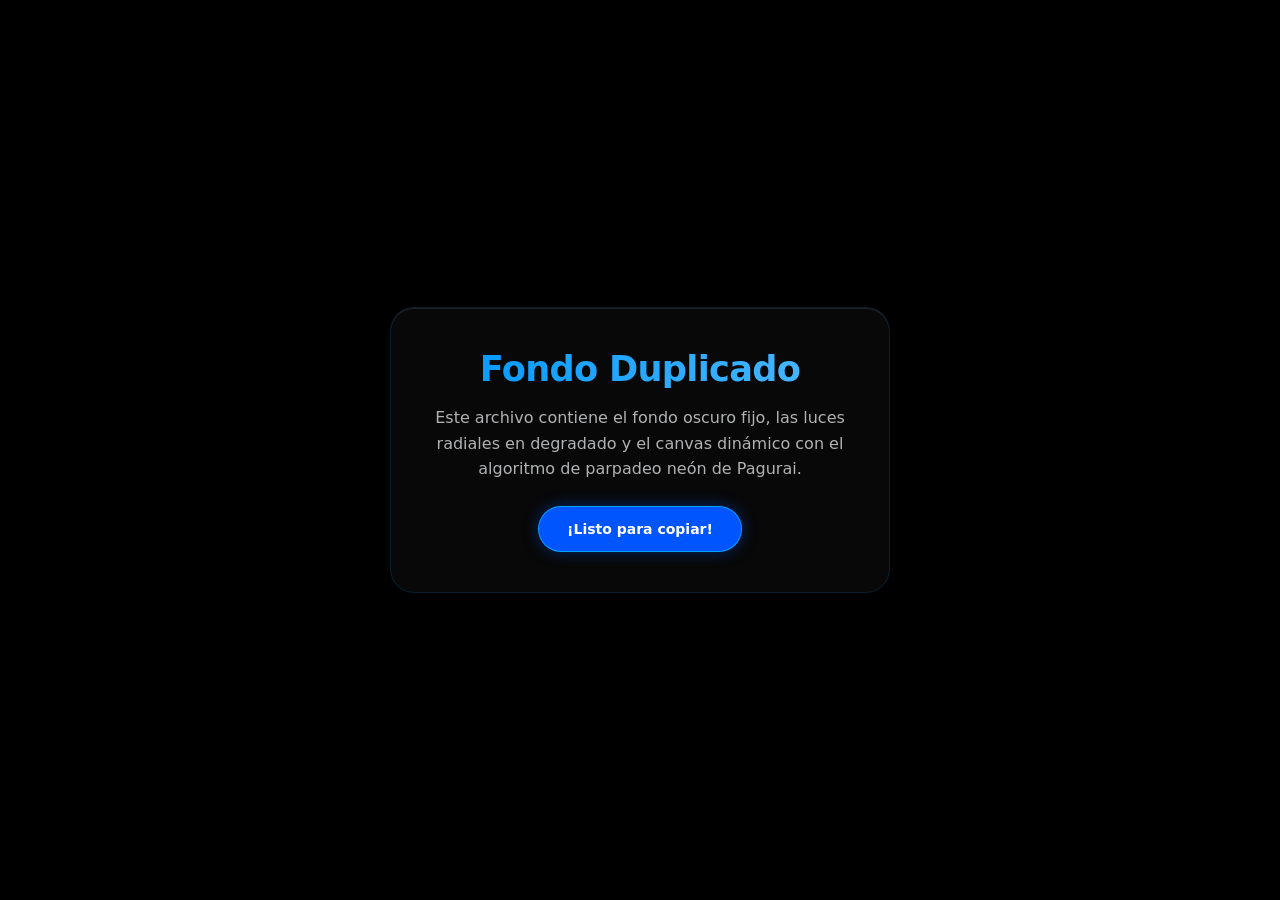
==== fondo_demo.html @ b32b511c "Agrega archivo demo de fondo interactivo fondo_demo.html" ====
<!DOCTYPE html>
<html lang="es">
<head>
  <meta charset="UTF-8">
  <meta name="viewport" content="width=device-width, initial-scale=1.0">
  <title>Demostración de Fondo Premium - Pagurai</title>
  <style>
    /* Reset de estilos básicos */
    * {
      box-sizing: border-box;
      margin: 0;
      padding: 0;
    }

    body, html {
      width: 100%;
      height: 100%;
      background-color: #000000;
      color: #ffffff;
      font-family: system-ui, -apple-system, BlinkMacSystemFont, 'Segoe UI', Roboto, Oxygen, Ubuntu, Cantarell, sans-serif;
      overflow: hidden;
    }

    /* 1. Capa de Fondo Fijo */
    .bg-cover {
      position: fixed;
      inset: 0;
      background-color: #000000;
      z-index: -10;
    }

    /* 2. Capa de Acentos y Brillos Radiales (Glows) */
    .bg-glows {
      position: fixed;
      inset: 0;
      z-index: -9;
      background:
        radial-gradient(circle at 50% 20%, rgba(0, 152, 255, 0.12), transparent 35%),
        radial-gradient(circle at 15% 65%, rgba(99, 102, 241, 0.08), transparent 30%),
        radial-gradient(circle at 85% 45%, rgba(0, 152, 255, 0.08), transparent 28%);
      pointer-events: none;
    }

    /* 3. Contenedor de la Matriz de Puntos (Canvas) */
    .vw-dot-bg {
      position: fixed;
      inset: 0;
      z-index: -8;
      pointer-events: none;
    }

    .vw-dot-bg canvas {
      width: 100%;
      height: 100%;
      display: block;
    }

    /* Difuminado suave para fundir el canvas con el fondo */
    .vw-dot-fade {
      position: absolute;
      inset: 0;
      pointer-events: none;
      background:
        radial-gradient(ellipse 80% 58% at 50% 45%, transparent 26%, #0a0a0f 82%),
        linear-gradient(180deg, #0a0a0f 0%, transparent 14%, transparent 84%, #0a0a0f 100%);
    }

    /* Contenido de demostración centrado */
    .demo-content {
      position: relative;
      z-index: 10;
      display: flex;
      flex-direction: column;
      align-items: center;
      justify-content: center;
      width: 100%;
      height: 100%;
      text-align: center;
      padding: 20px;
    }

    .demo-card {
      background: rgba(255, 255, 255, 0.03);
      border: 1px solid rgba(0, 152, 255, 0.15);
      border-radius: 24px;
      padding: 40px;
      max-width: 500px;
      backdrop-filter: blur(20px);
      -webkit-backdrop-filter: blur(20px);
      box-shadow: 0 30px 60px rgba(0, 0, 0, 0.5), inset 0 1px 0 rgba(255, 255, 255, 0.1);
    }

    h1 {
      font-size: 2.2rem;
      font-weight: 800;
      letter-spacing: -0.02em;
      margin-bottom: 16px;
      background: linear-gradient(90deg, #0098FF, #4DB8FF);
      -webkit-background-clip: text;
      background-clip: text;
      -webkit-text-fill-color: transparent;
    }

    p {
      color: rgba(243, 244, 246, 0.72);
      line-height: 1.6;
      margin-bottom: 24px;
    }

    .btn {
      display: inline-block;
      font-weight: 700;
      font-size: 14px;
      color: #ffffff;
      background: #0055FF;
      border: 1.5px solid rgba(0, 210, 255, 0.6);
      padding: 14px 28px;
      border-radius: 99px;
      text-decoration: none;
      box-shadow: 0 0 15px rgba(0, 85, 255, 0.4);
      transition: all 0.3s ease;
    }

    .btn:hover {
      transform: translateY(-2px);
      box-shadow: 0 0 25px rgba(0, 85, 255, 0.7);
      background: #3388FF;
    }
  </style>
</head>
<body>

  <!-- Capa 1: Fondo Sólido Fijo -->
  <div class="bg-cover"></div>

  <!-- Capa 2: Acentos y Brillos Radiales (Glows) -->
  <div class="bg-glows"></div>

  <!-- Capa 3: Matriz de Puntos Interactiva (Canvas Particles) -->
  <div class="vw-dot-bg">
    <canvas id="matrix-canvas"></canvas>
    <div class="vw-dot-fade"></div>
  </div>

  <!-- Contenido de Demostración Centrado -->
  <div class="demo-content">
    <div class="demo-card">
      <h1>Fondo Duplicado</h1>
      <p>Este archivo contiene el fondo oscuro fijo, las luces radiales en degradado y el canvas dinámico con el algoritmo de parpadeo neón de Pagurai.</p>
      <a href="#" class="btn">¡Listo para copiar!</a>
    </div>
  </div>

  <script>
    (function () {
      'use strict';

      function createDotMatrix(canvas, parentSection) {
        if (!canvas || !parentSection) return;
        var ctx = canvas.getContext('2d');
        if (!ctx) return;
        
        var GRID = 20; // Espaciado entre puntos en píxeles
        var DOT_R = 1.5; // Radio de cada punto
        var ACCENT_COLOR = [0, 152, 255]; // Color del punto de acento (Azul)
        var dots = [];
        var time = 0;
        var raf;

        // Función pseudoaleatoria estable basada en coordenadas
        function hash(x, y) {
          return ((Math.sin(x * 127.1 + y * 311.7) * 43758.5453123) % 1 + 1) % 1;
        }

        // Ajustar el tamaño del canvas al contenedor
        function resize() {
          var dpr = window.devicePixelRatio || 1;
          var rect = parentSection.getBoundingClientRect();
          canvas.width = rect.width * dpr;
          canvas.height = rect.height * dpr;
          canvas.style.width = rect.width + 'px';
          canvas.style.height = rect.height + 'px';
          ctx.setTransform(dpr, 0, 0, dpr, 0, 0);
          dots = [];
          var cols = Math.ceil(rect.width / GRID) + 1;
          var rows = Math.ceil(rect.height / GRID) + 1;
          for (var r = 0; r < rows; r++) {
            for (var c = 0; c < cols; c++) {
              dots.push({
                x: c * GRID + GRID / 2,
                y: r * GRID + GRID / 2,
                seed: hash(c, r),
                delay: hash(c + 0.5, r + 0.5)
              });
            }
          }
        }

        // Renderizado interactivo
        function draw() {
          var rect = parentSection.getBoundingClientRect();
          ctx.clearRect(0, 0, rect.width, rect.height);
          time += 0.016;

          for (var i = 0; i < dots.length; i++) {
            var d = dots[i];
            var flicker = Math.sin(time * 3.5 + d.seed * 50) * 0.5 + 0.5;
            var phase = Math.sin(time * 1.5 + d.delay * 12) * 0.5 + 0.5;
            var blink = Math.sin(time * 1.8 + d.seed * 100 + d.delay * 60);
            var blinkOn = blink > (d.seed > 0.7 ? -0.4 : 0.1) ? 1 : 0;
            var opacity;
            
            if (d.seed > 0.85) {
              opacity = (0.35 + flicker * 0.3) * blinkOn;
            } else if (d.seed > 0.6) {
              opacity = (0.15 + phase * 0.15) * blinkOn;
            } else {
              opacity = (0.04 + flicker * 0.06) * blinkOn;
            }
            
            if (opacity < 0.01) continue;
            
            var rgb = d.seed > 0.92 ? ACCENT_COLOR : [255, 255, 255];
            ctx.beginPath();
            ctx.arc(d.x, d.y, DOT_R, 0, Math.PI * 2);
            ctx.fillStyle = 'rgba(' + rgb[0] + ',' + rgb[1] + ',' + rgb[2] + ',' + opacity + ')';
            ctx.fill();
          }
          raf = requestAnimationFrame(draw);
        }

        resize();
        draw();
        window.addEventListener('resize', resize);
      }

      // Inicialización asociando el canvas con el cuerpo del documento
      var canvas = document.getElementById('matrix-canvas');
      createDotMatrix(canvas, document.body);
    })();
  </script>
</body>
</html>
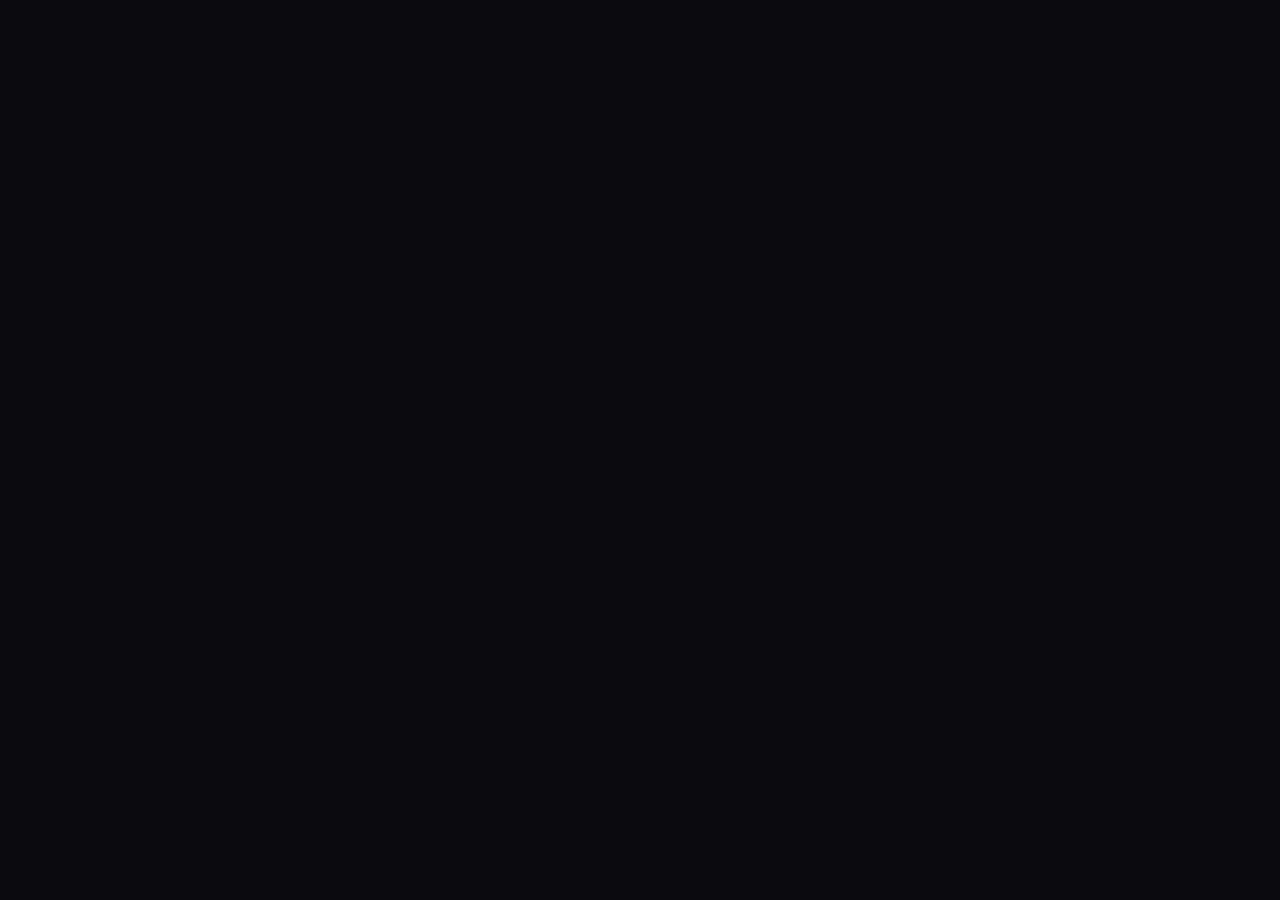
==== commit 711a7443: "docs: actualiza fondo_demo.html con plantilla limpia y documentada y añade guia de branding" ====
--- a/fondo_demo.html
+++ b/fondo_demo.html
@@ -3,45 +3,61 @@
 <head>
   <meta charset="UTF-8">
   <meta name="viewport" content="width=device-width, initial-scale=1.0">
-  <title>Demostración de Fondo Premium - Pagurai</title>
+  <title>Fondo Interactivo Standalone - Pagurai</title>
   <style>
-    /* Reset de estilos básicos */
+    /* ==========================================================================
+       1. VARIABLES DE DISEÑO (Personaliza los colores aquí)
+       ========================================================================== */
+    :root {
+      --bg-color: #0a0a0f;        /* Color de fondo base ultra oscuro */
+      --accent-rgb: 0, 152, 255;  /* Color de acento de los puntos (RGB) - Azul eléctrico */
+      
+      /* Colores para las luces difusas de fondo (Glows) */
+      --glow-1: rgba(0, 152, 255, 0.12); /* Brillo superior */
+      --glow-2: rgba(99, 102, 241, 0.08); /* Brillo lateral izquierdo */
+      --glow-3: rgba(0, 152, 255, 0.08);  /* Brillo lateral derecho */
+    }
+
+    /* Reset básico para visualización de pantalla completa */
     * {
       box-sizing: border-box;
       margin: 0;
       padding: 0;
     }
 
-    body, html {
+    html, body {
       width: 100%;
       height: 100%;
-      background-color: #000000;
-      color: #ffffff;
-      font-family: system-ui, -apple-system, BlinkMacSystemFont, 'Segoe UI', Roboto, Oxygen, Ubuntu, Cantarell, sans-serif;
-      overflow: hidden;
-    }
-
-    /* 1. Capa de Fondo Fijo */
+      background-color: var(--bg-color);
+      overflow-x: hidden; /* Evita scrolls horizontales no deseados */
+    }
+
+    /* ==========================================================================
+       2. ESTILOS DE CAPAS DE FONDO (Para llevar a tu hoja de estilos CSS)
+       ========================================================================== */
+    
+    /* Capa 1: Fondo de color sólido e inmutable */
     .bg-cover {
       position: fixed;
       inset: 0;
-      background-color: #000000;
+      background-color: var(--bg-color);
       z-index: -10;
-    }
-
-    /* 2. Capa de Acentos y Brillos Radiales (Glows) */
+      pointer-events: none;
+    }
+
+    /* Capa 2: Acentos y Brillos Radiales Degradados (Aportan profundidad) */
     .bg-glows {
       position: fixed;
       inset: 0;
       z-index: -9;
+      pointer-events: none;
       background:
-        radial-gradient(circle at 50% 20%, rgba(0, 152, 255, 0.12), transparent 35%),
-        radial-gradient(circle at 15% 65%, rgba(99, 102, 241, 0.08), transparent 30%),
-        radial-gradient(circle at 85% 45%, rgba(0, 152, 255, 0.08), transparent 28%);
-      pointer-events: none;
-    }
-
-    /* 3. Contenedor de la Matriz de Puntos (Canvas) */
+        radial-gradient(circle at 50% 20%, var(--glow-1), transparent 35%),
+        radial-gradient(circle at 15% 65%, var(--glow-2), transparent 30%),
+        radial-gradient(circle at 85% 45%, var(--glow-3), transparent 28%);
+    }
+
+    /* Capa 3: Contenedor del Canvas de la Matriz de Puntos */
     .vw-dot-bg {
       position: fixed;
       inset: 0;
@@ -55,124 +71,71 @@
       display: block;
     }
 
-    /* Difuminado suave para fundir el canvas con el fondo */
+    /* Capa 4: Degradado de desvanecimiento superior, inferior y central */
+    /* Ayuda a fundir los puntos suavemente con el fondo oscuro */
     .vw-dot-fade {
       position: absolute;
       inset: 0;
       pointer-events: none;
       background:
-        radial-gradient(ellipse 80% 58% at 50% 45%, transparent 26%, #0a0a0f 82%),
-        linear-gradient(180deg, #0a0a0f 0%, transparent 14%, transparent 84%, #0a0a0f 100%);
-    }
-
-    /* Contenido de demostración centrado */
-    .demo-content {
-      position: relative;
-      z-index: 10;
-      display: flex;
-      flex-direction: column;
-      align-items: center;
-      justify-content: center;
-      width: 100%;
-      height: 100%;
-      text-align: center;
-      padding: 20px;
-    }
-
-    .demo-card {
-      background: rgba(255, 255, 255, 0.03);
-      border: 1px solid rgba(0, 152, 255, 0.15);
-      border-radius: 24px;
-      padding: 40px;
-      max-width: 500px;
-      backdrop-filter: blur(20px);
-      -webkit-backdrop-filter: blur(20px);
-      box-shadow: 0 30px 60px rgba(0, 0, 0, 0.5), inset 0 1px 0 rgba(255, 255, 255, 0.1);
-    }
-
-    h1 {
-      font-size: 2.2rem;
-      font-weight: 800;
-      letter-spacing: -0.02em;
-      margin-bottom: 16px;
-      background: linear-gradient(90deg, #0098FF, #4DB8FF);
-      -webkit-background-clip: text;
-      background-clip: text;
-      -webkit-text-fill-color: transparent;
-    }
-
-    p {
-      color: rgba(243, 244, 246, 0.72);
-      line-height: 1.6;
-      margin-bottom: 24px;
-    }
-
-    .btn {
-      display: inline-block;
-      font-weight: 700;
-      font-size: 14px;
-      color: #ffffff;
-      background: #0055FF;
-      border: 1.5px solid rgba(0, 210, 255, 0.6);
-      padding: 14px 28px;
-      border-radius: 99px;
-      text-decoration: none;
-      box-shadow: 0 0 15px rgba(0, 85, 255, 0.4);
-      transition: all 0.3s ease;
-    }
-
-    .btn:hover {
-      transform: translateY(-2px);
-      box-shadow: 0 0 25px rgba(0, 85, 255, 0.7);
-      background: #3388FF;
+        radial-gradient(ellipse 80% 58% at 50% 45%, transparent 26%, var(--bg-color) 82%),
+        linear-gradient(180deg, var(--bg-color) 0%, transparent 14%, transparent 84%, var(--bg-color) 100%);
     }
   </style>
 </head>
 <body>
 
-  <!-- Capa 1: Fondo Sólido Fijo -->
+  <!-- ==========================================================================
+       ESTRUCTURA HTML A COPIAR
+       Copia estas 3 etiquetas div y colócalas justo debajo de tu etiqueta <body>.
+       Están diseñadas con posición fija ('fixed') y z-index negativo para quedar
+       automáticamente por debajo de cualquier texto, botón o estructura que pongas.
+       ========================================================================== -->
+
+  <!-- Capa 1: Fondo Sólido -->
   <div class="bg-cover"></div>
 
-  <!-- Capa 2: Acentos y Brillos Radiales (Glows) -->
+  <!-- Capa 2: Brillos Radiales (Glows) -->
   <div class="bg-glows"></div>
 
-  <!-- Capa 3: Matriz de Puntos Interactiva (Canvas Particles) -->
+  <!-- Capa 3: Canvas de Partículas / Matriz de Puntos -->
   <div class="vw-dot-bg">
     <canvas id="matrix-canvas"></canvas>
     <div class="vw-dot-fade"></div>
   </div>
 
-  <!-- Contenido de Demostración Centrado -->
-  <div class="demo-content">
-    <div class="demo-card">
-      <h1>Fondo Duplicado</h1>
-      <p>Este archivo contiene el fondo oscuro fijo, las luces radiales en degradado y el canvas dinámico con el algoritmo de parpadeo neón de Pagurai.</p>
-      <a href="#" class="btn">¡Listo para copiar!</a>
-    </div>
-  </div>
-
+  <!-- ==========================================================================
+       CÓDIGO JAVASCRIPT A COPIAR
+       Copia este bloque de script y agrégalo al final del body en tu HTML
+       o en un archivo JS independiente de tu nuevo proyecto.
+       ========================================================================== -->
   <script>
     (function () {
       'use strict';
 
-      function createDotMatrix(canvas, parentSection) {
+      function createDotMatrix(canvas, parentSection, revealFromCenter) {
         if (!canvas || !parentSection) return;
         var ctx = canvas.getContext('2d');
         if (!ctx) return;
         
-        var GRID = 20; // Espaciado entre puntos en píxeles
-        var DOT_R = 1.5; // Radio de cada punto
-        var ACCENT_COLOR = [0, 152, 255]; // Color del punto de acento (Azul)
+        var GRID = 20; // Separación en píxeles entre cada punto
+        var DOT_R = 1.5; // Radio en píxeles de cada punto
+        
+        // Obtener el color de acento de las variables CSS de forma dinâmica
+        var style = getComputedStyle(document.documentElement);
+        var accentString = style.getPropertyValue('--accent-rgb').trim() || '0, 152, 255';
+        var ACCENT_COLOR = accentString.split(',').map(Number);
+        
         var dots = [];
         var time = 0;
         var raf;
 
-        // Función pseudoaleatoria estable basada en coordenadas
+        // Generador pseudoaleatorio estable basado en coordenadas para evitar patrones lineales idénticos
         function hash(x, y) {
           return ((Math.sin(x * 127.1 + y * 311.7) * 43758.5453123) % 1 + 1) % 1;
         }
 
-        // Ajustar el tamaño del canvas al contenedor
+        // Redimensionamiento adaptativo del canvas respetando la densidad de píxeles (HiDPI / Retina)
         function resize() {
           var dpr = window.devicePixelRatio || 1;
           var rect = parentSection.getBoundingClientRect();
@@ -181,9 +144,11 @@
           canvas.style.width = rect.width + 'px';
           canvas.style.height = rect.height + 'px';
           ctx.setTransform(dpr, 0, 0, dpr, 0, 0);
+          
           dots = [];
           var cols = Math.ceil(rect.width / GRID) + 1;
           var rows = Math.ceil(rect.height / GRID) + 1;
+          
           for (var r = 0; r < rows; r++) {
             for (var c = 0; c < cols; c++) {
               dots.push({
@@ -196,31 +161,50 @@
           }
         }
 
-        // Renderizado interactivo
+        // Bucle de renderizado animado con micro-parpadeo orgánico
         function draw() {
           var rect = parentSection.getBoundingClientRect();
           ctx.clearRect(0, 0, rect.width, rect.height);
-          time += 0.016;
+          time += 0.016; // Incremento de tiempo aproximado a 60fps
+
+          var cx = rect.width / 2;
+          var cy = rect.height / 2;
+          var maxDist = Math.sqrt(cx * cx + cy * cy) || 1;
 
           for (var i = 0; i < dots.length; i++) {
             var d = dots[i];
+            
+            // Fórmulas trigonométricas para un parpadeo dinámico asíncrono
             var flicker = Math.sin(time * 3.5 + d.seed * 50) * 0.5 + 0.5;
             var phase = Math.sin(time * 1.5 + d.delay * 12) * 0.5 + 0.5;
             var blink = Math.sin(time * 1.8 + d.seed * 100 + d.delay * 60);
             var blinkOn = blink > (d.seed > 0.7 ? -0.4 : 0.1) ? 1 : 0;
-            var opacity;
-            
+            var baseOpacity;
+            
+            // Asignación de tres niveles de brillo según la semilla pseudoaleatoria
             if (d.seed > 0.85) {
-              opacity = (0.35 + flicker * 0.3) * blinkOn;
+              baseOpacity = (0.35 + flicker * 0.3) * blinkOn;
             } else if (d.seed > 0.6) {
-              opacity = (0.15 + phase * 0.15) * blinkOn;
+              baseOpacity = (0.15 + phase * 0.15) * blinkOn;
             } else {
-              opacity = (0.04 + flicker * 0.06) * blinkOn;
+              baseOpacity = (0.04 + flicker * 0.06) * blinkOn;
             }
             
+            var opacity = baseOpacity;
+            
+            // Animación de entrada opcional (Revelado radial desde el centro hacia afuera en el inicio)
+            if (revealFromCenter) {
+              var dist = Math.sqrt(Math.pow(d.x - cx, 2) + Math.pow(d.y - cy, 2));
+              var revealThreshold = (dist / maxDist) * 3 + d.delay * 0.8;
+              var revealProgress = Math.max(0, Math.min(1, (time * 1.2 - revealThreshold)));
+              opacity = baseOpacity * revealProgress;
+            }
+            
             if (opacity < 0.01) continue;
             
+            // Un 8% de los puntos adquieren el color de acento, el resto son blancos
             var rgb = d.seed > 0.92 ? ACCENT_COLOR : [255, 255, 255];
+            
             ctx.beginPath();
             ctx.arc(d.x, d.y, DOT_R, 0, Math.PI * 2);
             ctx.fillStyle = 'rgba(' + rgb[0] + ',' + rgb[1] + ',' + rgb[2] + ',' + opacity + ')';
@@ -229,14 +213,32 @@
           raf = requestAnimationFrame(draw);
         }
 
+        // Inicialización y eventos
         resize();
         draw();
         window.addEventListener('resize', resize);
+
+        // Optimización de rendimiento: Detener animación cuando el fondo no es visible en pantalla
+        if ('IntersectionObserver' in window) {
+          var active = true;
+          var observer = new IntersectionObserver(function (entries) {
+            entries.forEach(function (entry) {
+              if (!entry.isIntersecting && active) {
+                cancelAnimationFrame(raf);
+                active = false;
+              } else if (entry.isIntersecting && !active) {
+                active = true;
+                draw();
+              }
+            });
+          }, { threshold: 0 });
+          observer.observe(parentSection);
+        }
       }
 
-      // Inicialización asociando el canvas con el cuerpo del documento
+      // Ejecutar inicialización vinculándola al body y activando el efecto de entrada radial
       var canvas = document.getElementById('matrix-canvas');
-      createDotMatrix(canvas, document.body);
+      createDotMatrix(canvas, document.body, true);
     })();
   </script>
 </body>
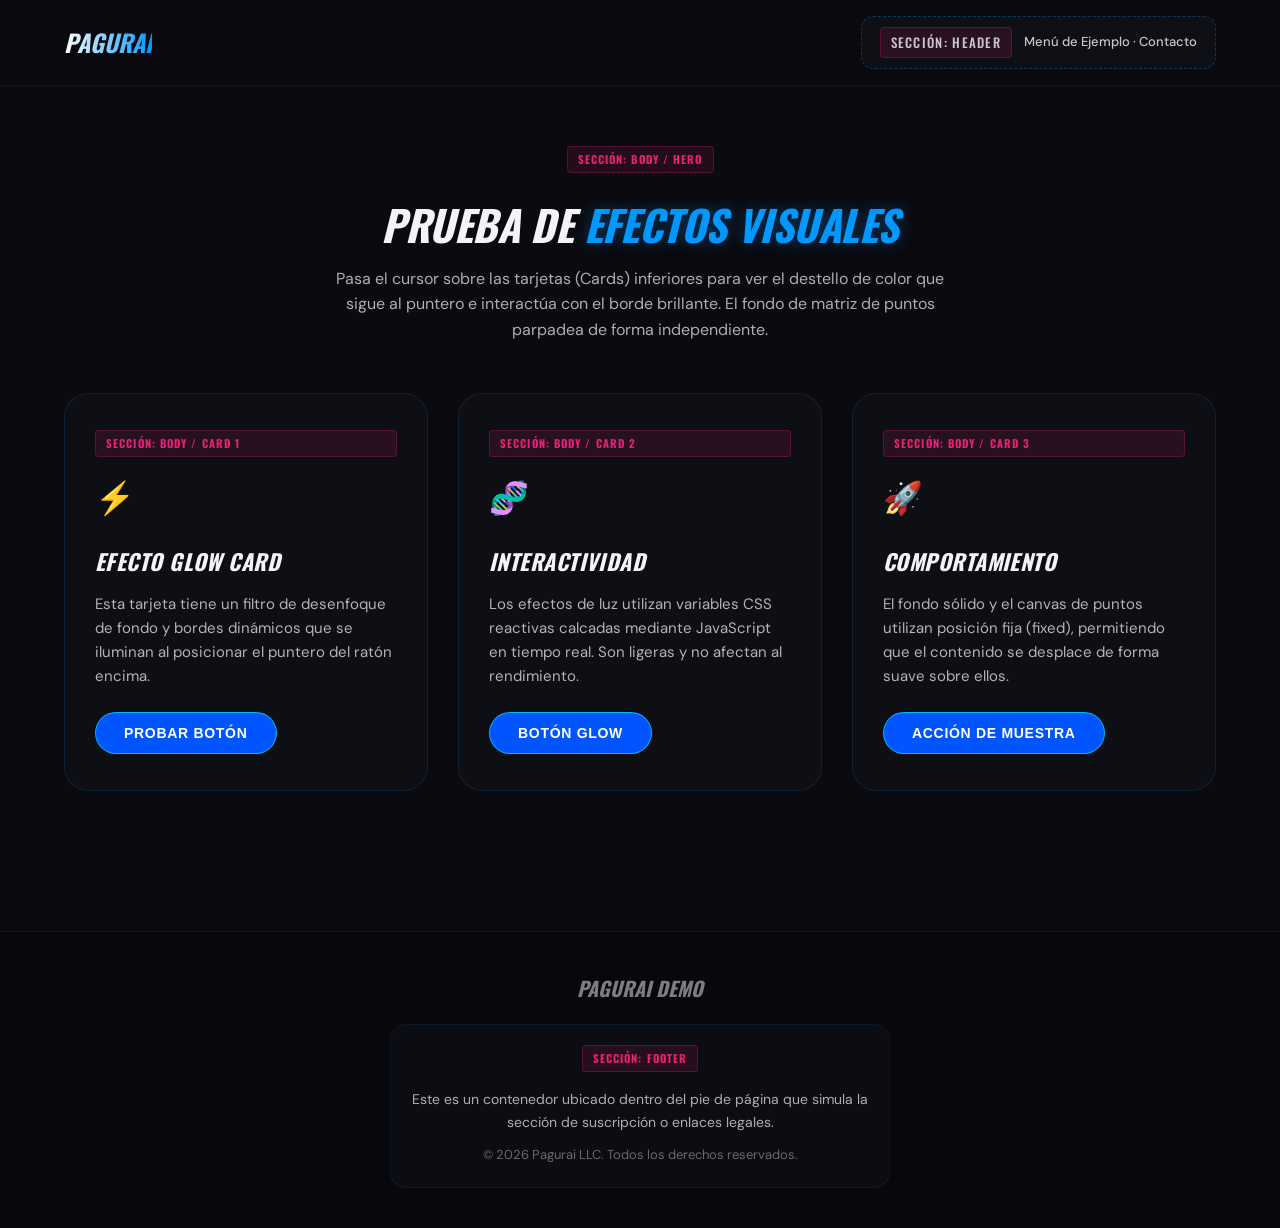
==== commit 8c091678: "feat: añade mockups de header, cards y footer en fondo_demo.html con badges explicativos de sección" ====
--- a/fondo_demo.html
+++ b/fondo_demo.html
@@ -3,22 +3,36 @@
 <head>
   <meta charset="UTF-8">
   <meta name="viewport" content="width=device-width, initial-scale=1.0">
-  <title>Fondo Interactivo Standalone - Pagurai</title>
+  <title>Demostración de Fondo, Header y Cards - Pagurai</title>
+  
+  <!-- Importar Tipografías de Google Fonts -->
+  <link rel="preconnect" href="https://fonts.googleapis.com">
+  <link rel="preconnect" href="https://fonts.gstatic.com" crossorigin>
+  <link href="https://fonts.googleapis.com/css2?family=Oswald:ital,wght@0,400;0,600;0,700;1,400;1,600;1,700&family=DM+Sans:ital,wght@0,400;0,500;0,700;1,400;1,500;1,700&family=Inter:wght@300;400;600;700&display=swap" rel="stylesheet">
+
   <style>
     /* ==========================================================================
-       1. VARIABLES DE DISEÑO (Personaliza los colores aquí)
+       1. VARIABLES DE DISEÑO (Configuración de Colores y Fuentes)
        ========================================================================== */
     :root {
       --bg-color: #0a0a0f;        /* Color de fondo base ultra oscuro */
-      --accent-rgb: 0, 152, 255;  /* Color de acento de los puntos (RGB) - Azul eléctrico */
+      --bg-card: rgba(18, 18, 26, 0.65); /* Fondo de tarjetas con soporte blur */
+      --accent-rgb: 0, 152, 255;  /* Color de acento de los puntos (RGB) */
+      --accent-color: #0098FF;    /* Azul eléctrico */
+      --pink-neon: #E72175;       /* Rosa neón para detalles */
       
-      /* Colores para las luces difusas de fondo (Glows) */
-      --glow-1: rgba(0, 152, 255, 0.12); /* Brillo superior */
-      --glow-2: rgba(99, 102, 241, 0.08); /* Brillo lateral izquierdo */
-      --glow-3: rgba(0, 152, 255, 0.08);  /* Brillo lateral derecho */
-    }
-
-    /* Reset básico para visualización de pantalla completa */
+      /* Brillos radiales difusos (Glows) */
+      --glow-1: rgba(0, 152, 255, 0.12);
+      --glow-2: rgba(99, 102, 241, 0.08);
+      --glow-3: rgba(0, 152, 255, 0.08);
+
+      /* Fuentes */
+      --font-display: 'Oswald', sans-serif;
+      --font-body: 'DM Sans', sans-serif;
+      --ease-out: cubic-bezier(.16, 1, .3, 1);
+    }
+
+    /* Reset básico */
     * {
       box-sizing: border-box;
       margin: 0;
@@ -29,14 +43,14 @@
       width: 100%;
       height: 100%;
       background-color: var(--bg-color);
-      overflow-x: hidden; /* Evita scrolls horizontales no deseados */
+      color: #f3f4f6;
+      font-family: var(--font-body);
+      line-height: 1.6;
     }
 
     /* ==========================================================================
-       2. ESTILOS DE CAPAS DE FONDO (Para llevar a tu hoja de estilos CSS)
+       2. CAPAS DE FONDO FIJAS (Quedan siempre detrás)
        ========================================================================== */
-    
-    /* Capa 1: Fondo de color sólido e inmutable */
     .bg-cover {
       position: fixed;
       inset: 0;
@@ -45,7 +59,6 @@
       pointer-events: none;
     }
 
-    /* Capa 2: Acentos y Brillos Radiales Degradados (Aportan profundidad) */
     .bg-glows {
       position: fixed;
       inset: 0;
@@ -57,7 +70,6 @@
         radial-gradient(circle at 85% 45%, var(--glow-3), transparent 28%);
     }
 
-    /* Capa 3: Contenedor del Canvas de la Matriz de Puntos */
     .vw-dot-bg {
       position: fixed;
       inset: 0;
@@ -71,8 +83,6 @@
       display: block;
     }
 
-    /* Capa 4: Degradado de desvanecimiento superior, inferior y central */
-    /* Ayuda a fundir los puntos suavemente con el fondo oscuro */
     .vw-dot-fade {
       position: absolute;
       inset: 0;
@@ -81,16 +91,317 @@
         radial-gradient(ellipse 80% 58% at 50% 45%, transparent 26%, var(--bg-color) 82%),
         linear-gradient(180deg, var(--bg-color) 0%, transparent 14%, transparent 84%, var(--bg-color) 100%);
     }
+
+    /* ==========================================================================
+       3. CONTENEDOR DE CONTENIDO (Scrollable)
+       ========================================================================== */
+    .content-wrapper {
+      position: relative;
+      width: 100%;
+      z-index: 1; /* Por encima de las capas de fondo */
+      display: flex;
+      flex-direction: column;
+      min-height: 100vh;
+    }
+
+    .container {
+      width: 100%;
+      max-width: 1200px;
+      margin: 0 auto;
+      padding: 0 24px;
+    }
+
+    /* Etiqueta indicadora de sección */
+    .section-badge {
+      display: inline-block;
+      font-family: var(--font-display);
+      font-size: 11px;
+      font-weight: 700;
+      letter-spacing: 0.1em;
+      text-transform: uppercase;
+      color: var(--pink-neon);
+      background: rgba(231, 33, 117, 0.12);
+      border: 1px solid rgba(231, 33, 117, 0.25);
+      padding: 4px 10px;
+      border-radius: 4px;
+      margin-bottom: 16px;
+    }
+
+    /* ==========================================================================
+       4. SECCIÓN: HEADER (Cabecera / Barra de Navegación)
+       ========================================================================== */
+    .demo-header {
+      width: 100%;
+      background: rgba(10, 10, 15, 0.7);
+      backdrop-filter: blur(12px);
+      -webkit-backdrop-filter: blur(12px);
+      border-bottom: 1px solid rgba(0, 152, 255, 0.1);
+      position: sticky;
+      top: 0;
+      z-index: 100;
+      padding: 16px 0;
+    }
+
+    .header-inner {
+      display: flex;
+      justify-content: space-between;
+      align-items: center;
+    }
+
+    .header-logo {
+      font-family: var(--font-display);
+      font-size: 24px;
+      font-weight: 700;
+      text-transform: uppercase;
+      font-style: italic;
+      background: linear-gradient(90deg, #fff, var(--accent-color));
+      -webkit-background-clip: text;
+      -webkit-text-fill-color: transparent;
+    }
+
+    /* Tarjeta representativa dentro del Header */
+    .header-card {
+      background: rgba(18, 18, 26, 0.8);
+      border: 1px dashed rgba(0, 152, 255, 0.3);
+      border-radius: 12px;
+      padding: 10px 18px;
+      display: flex;
+      align-items: center;
+      gap: 12px;
+    }
+
+    .header-card span {
+      font-size: 13px;
+      font-weight: 500;
+      color: rgba(243, 244, 246, 0.8);
+    }
+
+    /* ==========================================================================
+       5. SECCIÓN: BODY / HERO / CARDS (Cuerpo principal de contenido)
+       ========================================================================== */
+    .demo-body {
+      flex: 1;
+      padding: 60px 0;
+    }
+
+    .body-intro {
+      text-align: center;
+      margin-bottom: 50px;
+    }
+
+    .body-title {
+      font-family: var(--font-display);
+      font-size: 42px;
+      font-weight: 700;
+      text-transform: uppercase;
+      font-style: italic;
+      line-height: 1.2;
+      margin-top: 10px;
+      letter-spacing: -0.01em;
+    }
+
+    .body-title span {
+      color: var(--accent-color);
+      text-shadow: 0 0 15px rgba(0, 152, 255, 0.35);
+    }
+
+    .body-desc {
+      max-width: 650px;
+      margin: 16px auto 0 auto;
+      color: rgba(243, 244, 246, 0.7);
+      font-size: 16px;
+    }
+
+    /* Contenedor Grid para las tarjetas con Glow */
+    .card-grid {
+      display: grid;
+      grid-template-columns: repeat(auto-fit, minmax(320px, 1fr));
+      gap: 30px;
+      margin-top: 40px;
+    }
+
+    /* Tarjeta Glassmorphic con Glow Dinámico */
+    .vw-glow-card {
+      position: relative;
+      overflow: hidden;
+      border-radius: 24px;
+      background: var(--bg-card);
+      border: 1px solid rgba(0, 152, 255, 0.15);
+      padding: 36px 30px;
+      backdrop-filter: blur(14px);
+      -webkit-backdrop-filter: blur(14px);
+      --glow-x: 50%;
+      --glow-y: 50%;
+      transition: transform .35s var(--ease-out), border-color .35s var(--ease-out), box-shadow .35s var(--ease-out);
+      display: flex;
+      flex-direction: column;
+    }
+
+    /* Brillo interno radial que sigue el cursor */
+    .vw-glow-card::before {
+      content: '';
+      position: absolute;
+      inset: 0;
+      background: radial-gradient(350px circle at var(--glow-x) var(--glow-y), rgba(0, 152, 255, 0.14), rgba(99, 102, 241, 0.05) 45%, transparent 70%);
+      opacity: 0;
+      transition: opacity 0.4s ease;
+      pointer-events: none;
+      z-index: 1;
+    }
+
+    /* Borde iluminado que sigue el cursor (Masking effect) */
+    .vw-glow-card::after {
+      content: '';
+      position: absolute;
+      inset: 0;
+      border-radius: inherit;
+      padding: 1px;
+      background: radial-gradient(280px circle at var(--glow-x) var(--glow-y), rgba(0, 152, 255, 0.45), rgba(231, 33, 117, 0.25) 50%, transparent 75%);
+      -webkit-mask: linear-gradient(#fff 0 0) content-box, linear-gradient(#fff 0 0);
+      -webkit-mask-composite: xor;
+      mask-composite: exclude;
+      opacity: 0;
+      transition: opacity 0.4s ease;
+      pointer-events: none;
+      z-index: 1;
+    }
+
+    .vw-glow-card:hover {
+      transform: translateY(-6px);
+      border-color: rgba(0, 152, 255, 0.35);
+      box-shadow: 0 20px 50px rgba(0, 152, 255, 0.12);
+    }
+
+    .vw-glow-card:hover::before,
+    .vw-glow-card:hover::after {
+      opacity: 1;
+    }
+
+    /* Asegurar que el contenido de la tarjeta esté sobre los brillos */
+    .vw-glow-card > * {
+      position: relative;
+      z-index: 2;
+    }
+
+    .card-icon {
+      font-size: 32px;
+      margin-bottom: 20px;
+    }
+
+    .card-title {
+      font-family: var(--font-display);
+      font-size: 22px;
+      font-weight: 700;
+      text-transform: uppercase;
+      font-style: italic;
+      margin-bottom: 12px;
+      letter-spacing: 0.02em;
+    }
+
+    .card-text {
+      color: rgba(243, 244, 246, 0.72);
+      font-size: 15px;
+      flex-grow: 1;
+      margin-bottom: 24px;
+    }
+
+    /* Botón interactivo con brillo premium */
+    .vw-cta-btn {
+      align-self: flex-start;
+      font-size: 14px;
+      font-weight: 700;
+      letter-spacing: .05em;
+      color: #ffffff;
+      background: #0055FF;
+      border: 1.5px solid rgba(0, 210, 255, 0.8);
+      padding: 12px 28px;
+      border-radius: 999px;
+      position: relative;
+      overflow: hidden;
+      isolation: isolate;
+      cursor: pointer;
+      transition: all .3s var(--ease-out);
+      animation: neon-breath 3s ease-in-out infinite;
+    }
+
+    .vw-cta-btn:hover {
+      transform: translateY(-2px) scale(1.02);
+      background: #188bf6;
+      border-color: #ffffff;
+      box-shadow: 
+        0 0 20px rgba(0, 85, 255, 0.6),
+        inset 0 0 10px rgba(255, 255, 255, 0.3);
+      text-shadow: 0 0 5px #fff;
+    }
+
+    .vw-cta-btn .vw-btn-glow {
+      position: absolute;
+      inset: 0;
+      pointer-events: none;
+      z-index: -1;
+      background: radial-gradient(80px circle at var(--mx, 50%) var(--my, 50%), rgba(255, 255, 255, 0.4) 0%, rgba(0, 85, 255, 0.6) 50%, transparent 80%);
+      opacity: 0;
+      transition: opacity .3s ease;
+    }
+
+    .vw-cta-btn:hover .vw-btn-glow {
+      opacity: 1;
+    }
+
+    @keyframes neon-breath {
+      0%, 100% {
+        box-shadow: 0 0 10px rgba(0, 85, 255, 0.4);
+      }
+      50% {
+        box-shadow: 0 0 22px rgba(0, 85, 255, 0.75), 0 0 35px rgba(0, 85, 255, 0.3);
+      }
+    }
+
+    /* ==========================================================================
+       6. SECCIÓN: FOOTER (Pie de página)
+       ========================================================================== */
+    .demo-footer {
+      background: rgba(8, 8, 12, 0.85);
+      border-top: 1px solid rgba(0, 152, 255, 0.12);
+      padding: 40px 0;
+      margin-top: 80px;
+      backdrop-filter: blur(10px);
+      -webkit-backdrop-filter: blur(10px);
+    }
+
+    .footer-content {
+      display: flex;
+      flex-direction: column;
+      align-items: center;
+      text-align: center;
+      gap: 20px;
+    }
+
+    .footer-logo {
+      font-family: var(--font-display);
+      font-size: 20px;
+      font-weight: 700;
+      text-transform: uppercase;
+      font-style: italic;
+      color: rgba(243, 244, 246, 0.5);
+    }
+
+    .footer-card {
+      background: rgba(18, 18, 26, 0.5);
+      border: 1px solid rgba(0, 152, 255, 0.1);
+      border-radius: 16px;
+      padding: 20px;
+      max-width: 500px;
+      width: 100%;
+    }
+
+    .footer-copy {
+      font-size: 13px;
+      color: rgba(243, 244, 246, 0.4);
+    }
   </style>
 </head>
 <body>
-
-  <!-- ==========================================================================
-       ESTRUCTURA HTML A COPIAR
-       Copia estas 3 etiquetas div y colócalas justo debajo de tu etiqueta <body>.
-       Están diseñadas con posición fija ('fixed') y z-index negativo para quedar
-       automáticamente por debajo de cualquier texto, botón o estructura que pongas.
-       ========================================================================== -->
 
   <!-- Capa 1: Fondo Sólido -->
   <div class="bg-cover"></div>
@@ -104,24 +415,115 @@
     <div class="vw-dot-fade"></div>
   </div>
 
-  <!-- ==========================================================================
-       CÓDIGO JAVASCRIPT A COPIAR
-       Copia este bloque de script y agrégalo al final del body en tu HTML
-       o en un archivo JS independiente de tu nuevo proyecto.
-       ========================================================================== -->
+  <!-- Capa del Contenido Frontal -->
+  <div class="content-wrapper">
+
+    <!-- HEADER DE DEMOSTRACIÓN -->
+    <header class="demo-header">
+      <div class="container header-inner">
+        <div class="header-logo">PAGURAI</div>
+        
+        <!-- Tarjeta de Sección en el Header -->
+        <div class="header-card">
+          <span class="section-badge" style="margin-bottom: 0;">Sección: Header</span>
+          <span>Menú de Ejemplo · Contacto</span>
+        </div>
+      </div>
+    </header>
+
+    <!-- CUERPO DE DEMOSTRACIÓN (BODY) -->
+    <main class="demo-body">
+      <div class="container">
+        
+        <div class="body-intro">
+          <span class="section-badge">Sección: Body / Hero</span>
+          <h1 class="body-title">Prueba de <span>Efectos Visuales</span></h1>
+          <p class="body-desc">
+            Pasa el cursor sobre las tarjetas (Cards) inferiores para ver el destello de color que sigue al puntero e interactúa con el borde brillante. El fondo de matriz de puntos parpadea de forma independiente.
+          </p>
+        </div>
+
+        <!-- Rejilla de Cards (Body) -->
+        <div class="card-grid">
+          
+          <!-- Card 1 -->
+          <article class="vw-glow-card">
+            <span class="section-badge">Sección: Body / Card 1</span>
+            <div class="card-icon">⚡</div>
+            <h3 class="card-title">Efecto Glow Card</h3>
+            <p class="card-text">
+              Esta tarjeta tiene un filtro de desenfoque de fondo y bordes dinámicos que se iluminan al posicionar el puntero del ratón encima.
+            </p>
+            <button type="button" class="vw-cta-btn">
+              PROBAR BOTÓN
+            </button>
+          </article>
+
+          <!-- Card 2 -->
+          <article class="vw-glow-card">
+            <span class="section-badge">Sección: Body / Card 2</span>
+            <div class="card-icon">🧬</div>
+            <h3 class="card-title">Interactividad</h3>
+            <p class="card-text">
+              Los efectos de luz utilizan variables CSS reactivas calcadas mediante JavaScript en tiempo real. Son ligeras y no afectan al rendimiento.
+            </p>
+            <button type="button" class="vw-cta-btn">
+              BOTÓN GLOW
+            </button>
+          </article>
+
+          <!-- Card 3 -->
+          <article class="vw-glow-card">
+            <span class="section-badge">Sección: Body / Card 3</span>
+            <div class="card-icon">🚀</div>
+            <h3 class="card-title">Comportamiento</h3>
+            <p class="card-text">
+              El fondo sólido y el canvas de puntos utilizan posición fija (fixed), permitiendo que el contenido se desplace de forma suave sobre ellos.
+            </p>
+            <button type="button" class="vw-cta-btn">
+              ACCIÓN DE MUESTRA
+            </button>
+          </article>
+
+        </div>
+
+      </div>
+    </main>
+
+    <!-- FOOTER DE DEMOSTRACIÓN -->
+    <footer class="demo-footer">
+      <div class="container footer-content">
+        <div class="footer-logo">PAGURAI DEMO</div>
+        
+        <!-- Tarjeta de Sección en el Footer -->
+        <div class="footer-card">
+          <span class="section-badge">Sección: Footer</span>
+          <p style="font-size: 14px; color: rgba(243, 244, 246, 0.7); margin-bottom: 8px;">
+            Este es un contenedor ubicado dentro del pie de página que simula la sección de suscripción o enlaces legales.
+          </p>
+          <span class="footer-copy">© 2026 Pagurai LLC. Todos los derechos reservados.</span>
+        </div>
+      </div>
+    </footer>
+
+  </div>
+
+  <!-- JAVASCRIPT DE ANIMACIÓN E INTERACTIVIDAD -->
   <script>
     (function () {
       'use strict';
 
+      /* ==========================================================================
+         A. Matriz de Puntos Interactiva (Canvas Particles)
+         ========================================================================== */
       function createDotMatrix(canvas, parentSection, revealFromCenter) {
         if (!canvas || !parentSection) return;
         var ctx = canvas.getContext('2d');
         if (!ctx) return;
         
-        var GRID = 20; // Separación en píxeles entre cada punto
-        var DOT_R = 1.5; // Radio en píxeles de cada punto
+        var GRID = 20;
+        var DOT_R = 1.5;
         
-        // Obtener el color de acento de las variables CSS de forma dinâmica
         var style = getComputedStyle(document.documentElement);
         var accentString = style.getPropertyValue('--accent-rgb').trim() || '0, 152, 255';
         var ACCENT_COLOR = accentString.split(',').map(Number);
@@ -130,12 +532,10 @@
         var time = 0;
         var raf;
 
-        // Generador pseudoaleatorio estable basado en coordenadas para evitar patrones lineales idénticos
         function hash(x, y) {
           return ((Math.sin(x * 127.1 + y * 311.7) * 43758.5453123) % 1 + 1) % 1;
         }
 
-        // Redimensionamiento adaptativo del canvas respetando la densidad de píxeles (HiDPI / Retina)
         function resize() {
           var dpr = window.devicePixelRatio || 1;
           var rect = parentSection.getBoundingClientRect();
@@ -161,11 +561,10 @@
           }
         }
 
-        // Bucle de renderizado animado con micro-parpadeo orgánico
         function draw() {
           var rect = parentSection.getBoundingClientRect();
           ctx.clearRect(0, 0, rect.width, rect.height);
-          time += 0.016; // Incremento de tiempo aproximado a 60fps
+          time += 0.016;
 
           var cx = rect.width / 2;
           var cy = rect.height / 2;
@@ -173,15 +572,12 @@
 
           for (var i = 0; i < dots.length; i++) {
             var d = dots[i];
-            
-            // Fórmulas trigonométricas para un parpadeo dinámico asíncrono
             var flicker = Math.sin(time * 3.5 + d.seed * 50) * 0.5 + 0.5;
             var phase = Math.sin(time * 1.5 + d.delay * 12) * 0.5 + 0.5;
             var blink = Math.sin(time * 1.8 + d.seed * 100 + d.delay * 60);
             var blinkOn = blink > (d.seed > 0.7 ? -0.4 : 0.1) ? 1 : 0;
             var baseOpacity;
             
-            // Asignación de tres niveles de brillo según la semilla pseudoaleatoria
             if (d.seed > 0.85) {
               baseOpacity = (0.35 + flicker * 0.3) * blinkOn;
             } else if (d.seed > 0.6) {
@@ -192,7 +588,6 @@
             
             var opacity = baseOpacity;
             
-            // Animación de entrada opcional (Revelado radial desde el centro hacia afuera en el inicio)
             if (revealFromCenter) {
               var dist = Math.sqrt(Math.pow(d.x - cx, 2) + Math.pow(d.y - cy, 2));
               var revealThreshold = (dist / maxDist) * 3 + d.delay * 0.8;
@@ -202,9 +597,7 @@
             
             if (opacity < 0.01) continue;
             
-            // Un 8% de los puntos adquieren el color de acento, el resto son blancos
             var rgb = d.seed > 0.92 ? ACCENT_COLOR : [255, 255, 255];
-            
             ctx.beginPath();
             ctx.arc(d.x, d.y, DOT_R, 0, Math.PI * 2);
             ctx.fillStyle = 'rgba(' + rgb[0] + ',' + rgb[1] + ',' + rgb[2] + ',' + opacity + ')';
@@ -213,12 +606,10 @@
           raf = requestAnimationFrame(draw);
         }
 
-        // Inicialización y eventos
         resize();
         draw();
         window.addEventListener('resize', resize);
 
-        // Optimización de rendimiento: Detener animación cuando el fondo no es visible en pantalla
         if ('IntersectionObserver' in window) {
           var active = true;
           var observer = new IntersectionObserver(function (entries) {
@@ -236,9 +627,36 @@
         }
       }
 
-      // Ejecutar inicialización vinculándola al body y activando el efecto de entrada radial
       var canvas = document.getElementById('matrix-canvas');
       createDotMatrix(canvas, document.body, true);
+
+      /* ==========================================================================
+         B. Interactividad de las Tarjetas (Glow Cards)
+         ========================================================================== */
+      document.addEventListener('pointermove', function (e) {
+        document.querySelectorAll('.vw-glow-card').forEach(function (card) {
+          var rect = card.getBoundingClientRect();
+          card.style.setProperty('--glow-x', (e.clientX - rect.left) + 'px');
+          card.style.setProperty('--glow-y', (e.clientY - rect.top) + 'px');
+        });
+      });
+
+      /* ==========================================================================
+         C. Interactividad de los Botones (CTA Buttons)
+         ========================================================================== */
+      document.querySelectorAll('.vw-cta-btn').forEach(function (btn) {
+        if (!btn.querySelector('.vw-btn-glow')) {
+          var glow = document.createElement('span');
+          glow.className = 'vw-btn-glow';
+          btn.insertBefore(glow, btn.firstChild);
+        }
+        btn.addEventListener('pointermove', function (e) {
+          var rect = btn.getBoundingClientRect();
+          btn.style.setProperty('--mx', (e.clientX - rect.left) + 'px');
+          btn.style.setProperty('--my', (e.clientY - rect.top) + 'px');
+        });
+      });
+
     })();
   </script>
 </body>
